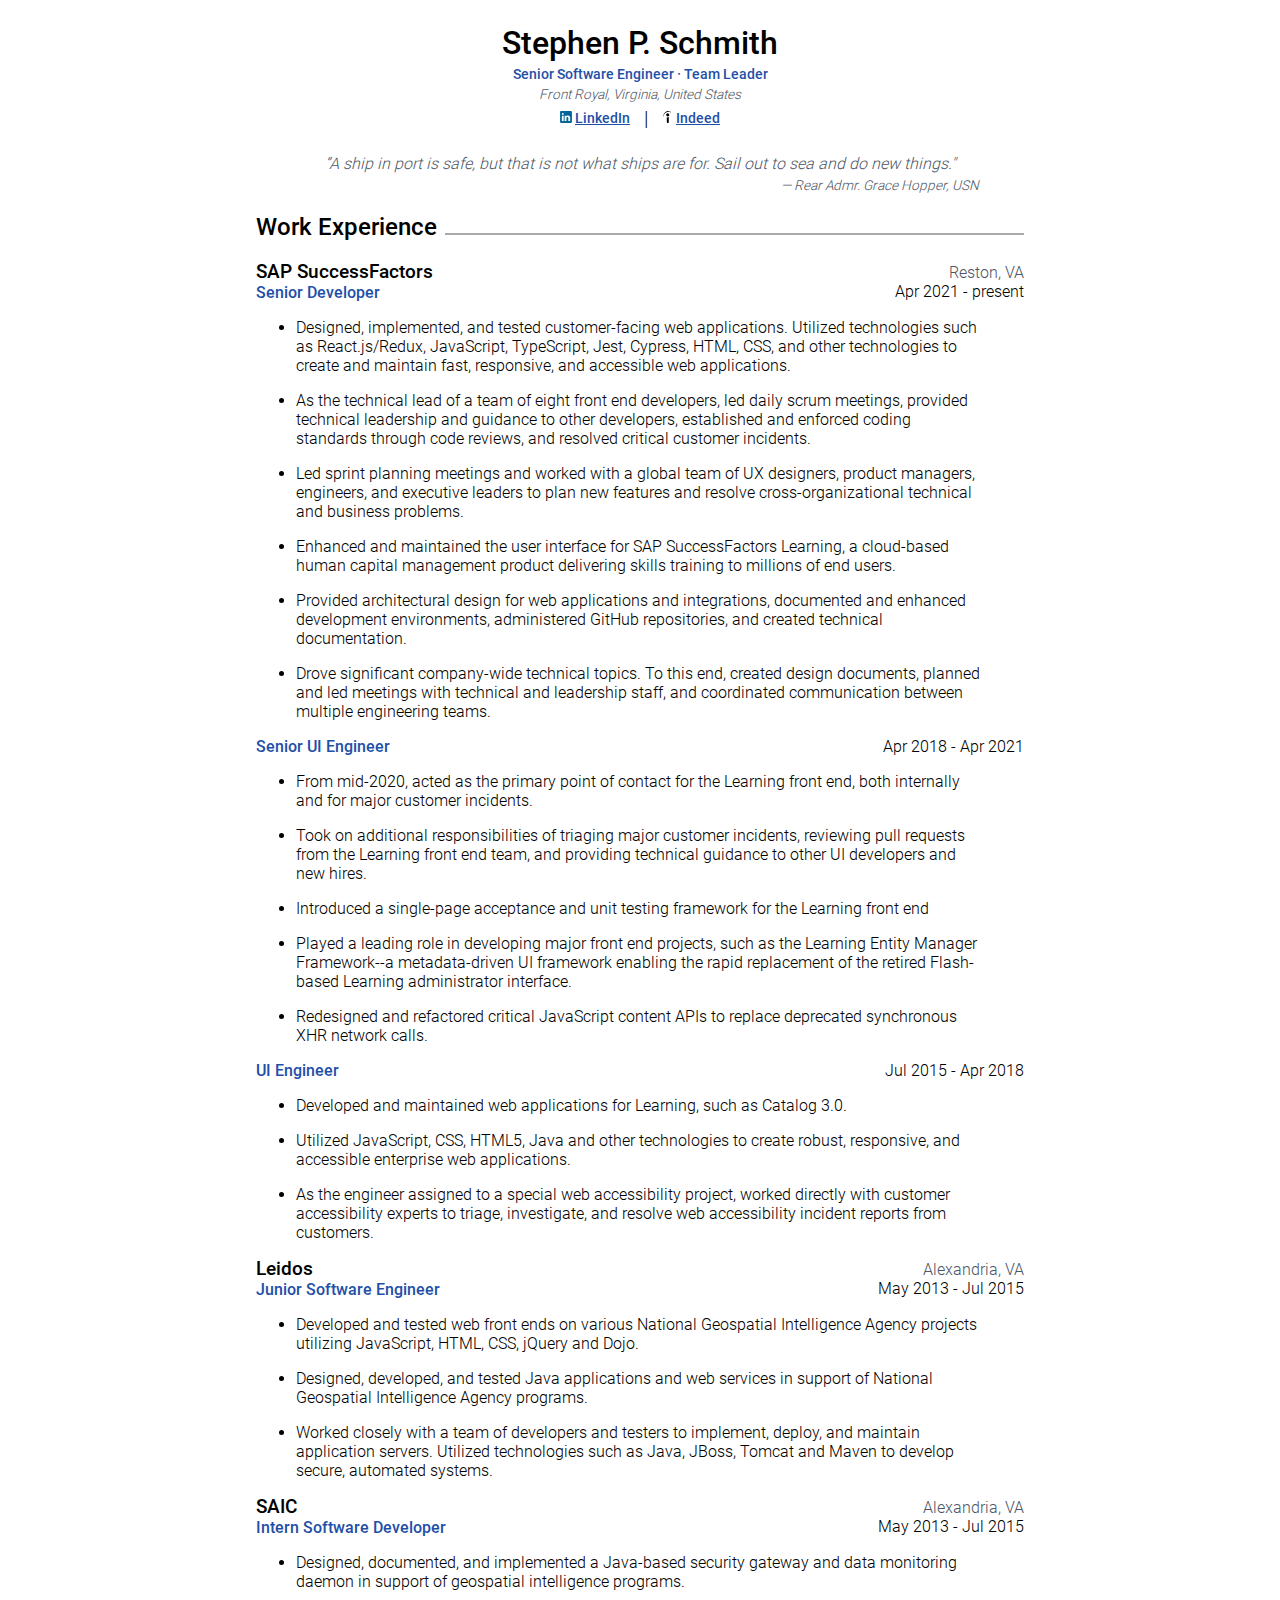
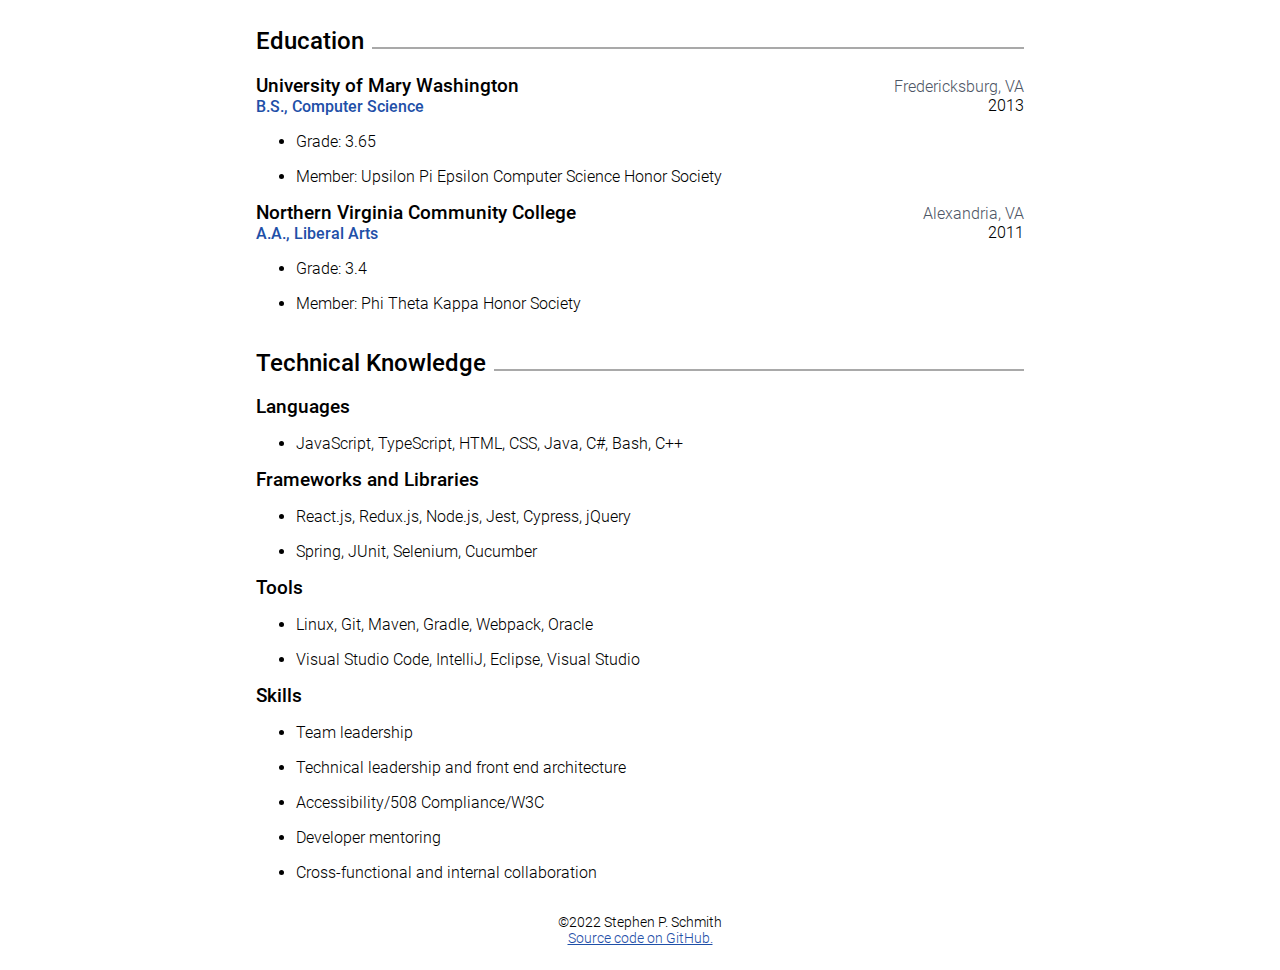
==== index.html @ 228739e2 "fix: remove styles crossorigin attribute" ====
<!DOCTYPE html>
<html lang="en-US">

<head>
  <meta charset="utf-8">
  <meta name="description" content="Homepage for Stephen Schmith, Senior Developer at SAP SuccessFactors">
  <meta name="viewport" content="width=device-width, initial-scale=1">
  <meta name="theme-color" content="#1F50A8">
  <title>Stephen Schmith - Résumé</title>
  <link rel="preload" href="fonts/Roboto-Light.ttf" as="font" type="font/ttf" crossorigin="anonymous">
  <link rel="preload" href="fonts/Roboto-Medium.ttf" as="font" type="font/ttf" crossorigin="anonymous">
  <link rel="preload" href="css/styles.min.css" as="style" type="text/css">
  <link rel="stylesheet" href="css/styles.min.css">
  <link rel="shortcut icon" href="images/favicon.ico">
  <link rel="apple-touch-icon" sizes="180x180" href="images/apple-touch-icon.png">
  <link rel="icon" type="image/png" sizes="32x32" href="images/favicon-32x32.png">
  <link rel="icon" type="image/png" sizes="16x16" href="images/favicon-16x16.png">
  <link rel="manifest" href="/site.webmanifest">
</head>

<body>
  <div class="root">
    <header>
      <div class="column-dir flex-centered">
        <h1 class="name no-margin">Stephen P. Schmith</h1>
      </div>
      <div class="heading-details column-dir small-text flex-centered">
        <div class="emphasized primary-accent-color">Senior Software Engineer · Team Leader</div>
        <div class="secondary-accent-color italic">Front Royal, Virginia, United States</div>
        <div class="emphasized">
          <div class="icon-link">
            <div>
              <object type="image/svg+xml" data="images/linkedin.min.svg" class="logo" tabindex="-1" role="img"
                aria-label="LinkedIn logo">
                (LinkedIn)
              </object>
              <a href="https://www.linkedin.com/in/stephenschmith" target="_blank" class="anchor">
                LinkedIn
              </a>
            </div>
            <span class="pipe-separator">|</span>
            <div>
              <object type="image/svg+xml" data="images/indeed.min.svg" class="logo" tabindex="-1" role="img"
                aria-label="Indeed logo">
                (Indeed)
              </object>
              <a href="https://my.indeed.com/p/stephens-518qg6m" target="_blank" class="anchor">
                Indeed
              </a>
            </div>
          </div>
        </div>
      </div>
    </header>
    <aside class="quote column-dir secondary-accent-color italic">
      <div class="flex-centered">
        “A ship in port is safe, but that is not what ships are for. Sail out to sea and do new things."
      </div>
      <div class="quote-attribution small-text">
        — Rear Admr. Grace Hopper, USN
      </div>
    </aside>
    <main id="content">
      <section>
        <div class="info-section-heading-container justified-heading">
          <h2>Work Experience</h2>
          <div class="info-section-heading-separator"></div>
        </div>
        <section>
          <div class="experience-heading">
            <div class="justified-heading">
              <h3 class="no-margin">SAP SuccessFactors</h3>
              <h4 id="senior-developer-label" class="primary-accent-color no-margin">Senior Developer
              </h4>
            </div>
            <div class="experience-location justified-heading">
              <span class="no-wrap secondary-accent-color">Reston, VA</span>
              <span class="no-wrap">Apr 2021 - present</span>
            </div>
          </div>
          <section aria-labelledby="senior-developer-label">
            <ul class="experience-list">
              <li>
                Designed, implemented, and tested customer-facing web applications. Utilized
                technologies
                such
                as React.js/Redux, JavaScript, TypeScript, Jest, Cypress, HTML, CSS, and other
                technologies
                to
                create and maintain fast, responsive, and accessible web applications.
              </li>
              <li>
                As the technical lead of a team of eight front end developers, led daily scrum
                meetings,
                provided technical leadership and guidance to other developers, established and
                enforced
                coding
                standards through code reviews, and resolved critical customer incidents.
              </li>
              <li>
                Led sprint planning meetings and worked with a global team of UX designers, product
                managers,
                engineers, and executive leaders to plan new features and resolve
                cross-organizational
                technical
                and business problems.
              </li>
              <li>
                Enhanced and maintained the user interface for SAP SuccessFactors Learning, a
                cloud-based
                human
                capital management product delivering skills training to millions of end users.
              </li>
              <li>
                Provided architectural design for web applications and integrations, documented and
                enhanced
                development environments, administered GitHub repositories, and created technical
                documentation.
              </li>
              <li>
                Drove significant company-wide technical topics. To this end, created design
                documents,
                planned
                and led meetings with technical and leadership staff, and coordinated communication
                between
                multiple engineering teams.
              </li>
            </ul>
          </section>
          <section>
            <div class="experience-heading">
              <div class="justified-heading">
                <h4 class="primary-accent-color no-margin">Senior UI Engineer</h4>
              </div>
              <div class="experience-location justified-heading">
                <span class="no-wrap">Apr 2018 - Apr 2021</span>
              </div>
            </div>
            <ul class="experience-list">
              <li>
                From mid-2020, acted as the primary point of contact for the Learning front end, both
                internally and for major customer incidents.
              </li>
              <li>
                Took on additional responsibilities of triaging major customer incidents, reviewing pull
                requests from the Learning front end team, and providing technical guidance to other UI
                developers and new hires.
              </li>
              <li>
                Introduced a single-page acceptance and unit testing framework for the Learning front end
              </li>
              <li>
                Played a leading role in developing major front end projects, such as the Learning Entity
                Manager Framework--a metadata-driven UI framework enabling the rapid replacement of the
                retired Flash-based Learning administrator interface.
              </li>
              <li>
                Redesigned and refactored critical JavaScript content APIs to replace deprecated synchronous
                XHR network calls.
              </li>
            </ul>
          </section>
          <section>
            <div class="experience-heading">
              <div class="justified-heading">
                <h4 class="primary-accent-color no-margin">UI Engineer</h4>
              </div>
              <div class="experience-location justified-heading">
                <span class="no-wrap">Jul 2015 - Apr 2018</span>
              </div>
            </div>
            <ul class="experience-list">
              <li>
                Developed and maintained web applications for Learning, such as Catalog 3.0.
              </li>
              <li>
                Utilized JavaScript, CSS, HTML5, Java and other technologies to create robust, responsive,
                and accessible enterprise web applications.
              </li>
              <li>
                As the engineer assigned to a special web accessibility project, worked directly with
                customer accessibility experts to triage, investigate, and resolve web accessibility
                incident reports from customers.
              </li>
            </ul>
          </section>
        </section>
        <section>
          <div class="experience-heading">
            <div class="justified-heading">
              <h3 class="no-margin">Leidos</h3>
              <h4 id="junior-software-eng-label" class="experience-title primary-accent-color no-margin">Junior Software
                Engineer</h4>
            </div>
            <div class="experience-location justified-heading">
              <span class="no-wrap secondary-accent-color">Alexandria, VA</span>
              <span class="no-wrap">May 2013 - Jul 2015</span>
            </div>
          </div>
          <section aria-labelledby="junior-software-eng-label">
            <ul class="experience-list">
              <li>
                Developed and tested web front ends on various National Geospatial Intelligence Agency
                projects utilizing JavaScript, HTML, CSS, jQuery and Dojo.
              </li>
              <li>
                Designed, developed, and tested Java applications and web services in support of National
                Geospatial Intelligence Agency programs.
              </li>
              <li>
                Worked closely with a team of developers and testers to implement, deploy, and maintain
                application servers. Utilized technologies such as Java, JBoss, Tomcat and Maven to develop
                secure, automated systems.
              </li>
            </ul>
          </section>
        </section>
        <section>
          <div class="experience-heading">
            <div class="justified-heading">
              <h3 class="no-margin">SAIC</h3>
              <h4 id="intern-software-dev-label" class="experience-title primary-accent-color no-margin">Intern Software
                Developer</h4>
            </div>
            <div class="experience-location justified-heading">
              <span class="no-wrap secondary-accent-color">Alexandria, VA</span>
              <span class="no-wrap">May 2013 - Jul 2015</span>
            </div>
          </div>
          <section aria-labelledby="intern-software-dev-label">
            <ul class="experience-list">
              <li>
                Designed, documented, and implemented a Java-based security gateway and data monitoring
                daemon in support of geospatial intelligence programs.
              </li>
            </ul>
          </section>
        </section>
      </section>
      <section>
        <div class="info-section-heading-container justified-heading">
          <h2>Education</h2>
          <div class="info-section-heading-separator"></div>
        </div>
        <section>
          <div class="experience-heading">
            <div class="justified-heading">
              <h3 class="no-margin">University of Mary Washington</h3>
              <span class="experience-title primary-accent-color emphasized no-margin">B.S., Computer Science</span>
            </div>
            <div class="experience-location justified-heading">
              <span class="no-wrap secondary-accent-color">Fredericksburg, VA</span>
              <span>2013</span>
            </div>
          </div>
          <ul class="experience-list">
            <li>
              Grade: 3.65
            </li>
            <li>
              Member: Upsilon Pi Epsilon Computer Science Honor Society
            </li>
          </ul>
        </section>
        <section>
          <div class="experience-heading">
            <div class="justified-heading">
              <h3 class="no-margin">Northern Virginia Community College</h3>
              <span class="experience-title primary-accent-color emphasized no-margin">A.A., Liberal Arts</span>
            </div>
            <div class="experience-location justified-heading">
              <span class="no-wrap secondary-accent-color">Alexandria, VA</span>
              <span>2011</span>
            </div>
          </div>
          <ul class="experience-list">
            <li>
              Grade: 3.4
            </li>
            <li>
              Member: Phi Theta Kappa Honor Society
            </li>
          </ul>
        </section>
      </section>
      <section>
        <div class="info-section-heading-container justified-heading">
          <h2>Technical Knowledge</h2>
          <div class="info-section-heading-separator"></div>
        </div>
        <section>
          <div class="justified-heading">
            <h3 class="no-margin">Languages</h3>
          </div>
          <ul class="experience-list">
            <li>
              JavaScript, TypeScript, HTML, CSS, Java, C#, Bash, C++
            </li>
          </ul>
        </section>
        <section>
          <div class="justified-heading">
            <h3 class="no-margin">Frameworks and Libraries</h3>
          </div>
          <ul class="experience-list">
            <li>
              React.js, Redux.js, Node.js, Jest, Cypress, jQuery
            </li>
            <li>
              Spring, JUnit, Selenium, Cucumber
            </li>
          </ul>
        </section>
        <section>
          <div class="justified-heading">
            <h3 class="no-margin">Tools</h3>
          </div>
          <ul class="experience-list">
            <li>
              Linux, Git, Maven, Gradle, Webpack, Oracle
            </li>
            <li>
              Visual Studio Code, IntelliJ, Eclipse, Visual Studio
            </li>
          </ul>
        </section>
        <section>
          <div class="justified-heading">
            <h3 class="no-margin">Skills</h3>
          </div>
          <ul class="experience-list">
            <li>
              Team leadership
            </li>
            <li>
              Technical leadership and front end architecture
            </li>
            <li>
              Accessibility/508 Compliance/W3C
            </li>
            <li>
              Developer mentoring
            </li>
            <li>
              Cross-functional and internal collaboration
            </li>
          </ul>
        </section>
      </section>
    </main>
    <footer class="footer flex-centered column-dir" role="contentinfo">
      <span>©2022 Stephen P. Schmith</span>
      <a href="https://github.com/sschmith/sschmith.github.io" target="_blank" class="anchor">Source code on GitHub.</a>
    </footer>
  </div>
</body>

</html>
---- css/styles.min.css ----
@font-face{font-family:Roboto;src:url(../fonts/Roboto-Light.ttf) format('truetype');font-weight:300;font-style:normal italic;font-display:swap}@font-face{font-family:Roboto;src:url(../fonts/Roboto-Medium.ttf) format('truetype');font-weight:500 700;font-style:normal;font-display:swap}body{font-size:1rem;font-weight:300;font-style:normal;font-family:Roboto,'Segoe UI','Helvetica Neue',system-ui,-apple-system,BlinkMacSystemFont,'Open Sans',sans-serif}.root{max-width:48rem;margin:0 auto;padding:1rem}header .heading-details>div:not(:last-child),header>div:first-child{margin-block-end:.25rem}.flex-centered{align-items:center;justify-content:center;display:flex}.small-text{font-size:.85rem}.primary-accent-color{color:#1f50a8}.secondary-accent-color{color:#4e5666}.no-wrap{white-space:nowrap}.no-margin{margin:0}.column-dir{flex-direction:column}.name{justify-content:center;font-size:2rem}.heading-details{font-size:.85rem}.emphasized{font-weight:500}.icon-link{justify-content:space-between;align-items:center;display:flex;max-width:50%;min-width:10rem}.icon-link .logo{display:inline-block;width:.75rem;height:.75rem}.anchor,.anchor:visited{color:#1f50a8}.anchor:hover{color:#00008b}span.pipe-separator{font-size:1.25rem;font-weight:300}.italic{font-style:italic}.quote{display:flex;margin-block-start:1.5rem}.quote-attribution{margin-inline:auto 5vh;margin-block-start:.25rem;font-size:.85rem}#content{margin-block-end:1rem}.experience-heading,.justified-heading{justify-content:space-between;display:flex;align-items:baseline}.info-section-heading-container h2{min-width:-moz-fit-content;min-width:fit-content}.info-section-heading-separator{display:inline-block;height:1rem;width:100%;margin-inline-start:.5rem;border-bottom:.125rem #a9a9a9 solid}.experience-heading .justified-heading{flex-direction:column}.experience-heading .experience-location.justified-heading{align-items:flex-end}.experience-list{padding-inline-end:2.5rem}.experience-list>li{margin-block-end:1rem}.footer{margin:2rem 0 0;font-size:.85rem}@media (max-width:480px){.info-section-heading-container{flex-direction:column}.info-section-heading-separator{height:0;margin-inline-start:0;border-bottom:none}.experience-heading{flex-direction:column}.experience-heading div:not(:first-child){margin-block-start:.25rem}.experience-heading .experience-location.justified-heading{align-items:flex-start}}
---- css/styles.min.css ----
@font-face{font-family:Roboto;src:url(../fonts/Roboto-Light.ttf) format('truetype');font-weight:300;font-style:normal italic;font-display:swap}@font-face{font-family:Roboto;src:url(../fonts/Roboto-Medium.ttf) format('truetype');font-weight:500 700;font-style:normal;font-display:swap}body{font-size:1rem;font-weight:300;font-style:normal;font-family:Roboto,'Segoe UI','Helvetica Neue',system-ui,-apple-system,BlinkMacSystemFont,'Open Sans',sans-serif}.root{max-width:48rem;margin:0 auto;padding:1rem}header .heading-details>div:not(:last-child),header>div:first-child{margin-block-end:.25rem}.flex-centered{align-items:center;justify-content:center;display:flex}.small-text{font-size:.85rem}.primary-accent-color{color:#1f50a8}.secondary-accent-color{color:#4e5666}.no-wrap{white-space:nowrap}.no-margin{margin:0}.column-dir{flex-direction:column}.name{justify-content:center;font-size:2rem}.heading-details{font-size:.85rem}.emphasized{font-weight:500}.icon-link{justify-content:space-between;align-items:center;display:flex;max-width:50%;min-width:10rem}.icon-link .logo{display:inline-block;width:.75rem;height:.75rem}.anchor,.anchor:visited{color:#1f50a8}.anchor:hover{color:#00008b}span.pipe-separator{font-size:1.25rem;font-weight:300}.italic{font-style:italic}.quote{display:flex;margin-block-start:1.5rem}.quote-attribution{margin-inline:auto 5vh;margin-block-start:.25rem;font-size:.85rem}#content{margin-block-end:1rem}.experience-heading,.justified-heading{justify-content:space-between;display:flex;align-items:baseline}.info-section-heading-container h2{min-width:-moz-fit-content;min-width:fit-content}.info-section-heading-separator{display:inline-block;height:1rem;width:100%;margin-inline-start:.5rem;border-bottom:.125rem #a9a9a9 solid}.experience-heading .justified-heading{flex-direction:column}.experience-heading .experience-location.justified-heading{align-items:flex-end}.experience-list{padding-inline-end:2.5rem}.experience-list>li{margin-block-end:1rem}.footer{margin:2rem 0 0;font-size:.85rem}@media (max-width:480px){.info-section-heading-container{flex-direction:column}.info-section-heading-separator{height:0;margin-inline-start:0;border-bottom:none}.experience-heading{flex-direction:column}.experience-heading div:not(:first-child){margin-block-start:.25rem}.experience-heading .experience-location.justified-heading{align-items:flex-start}}
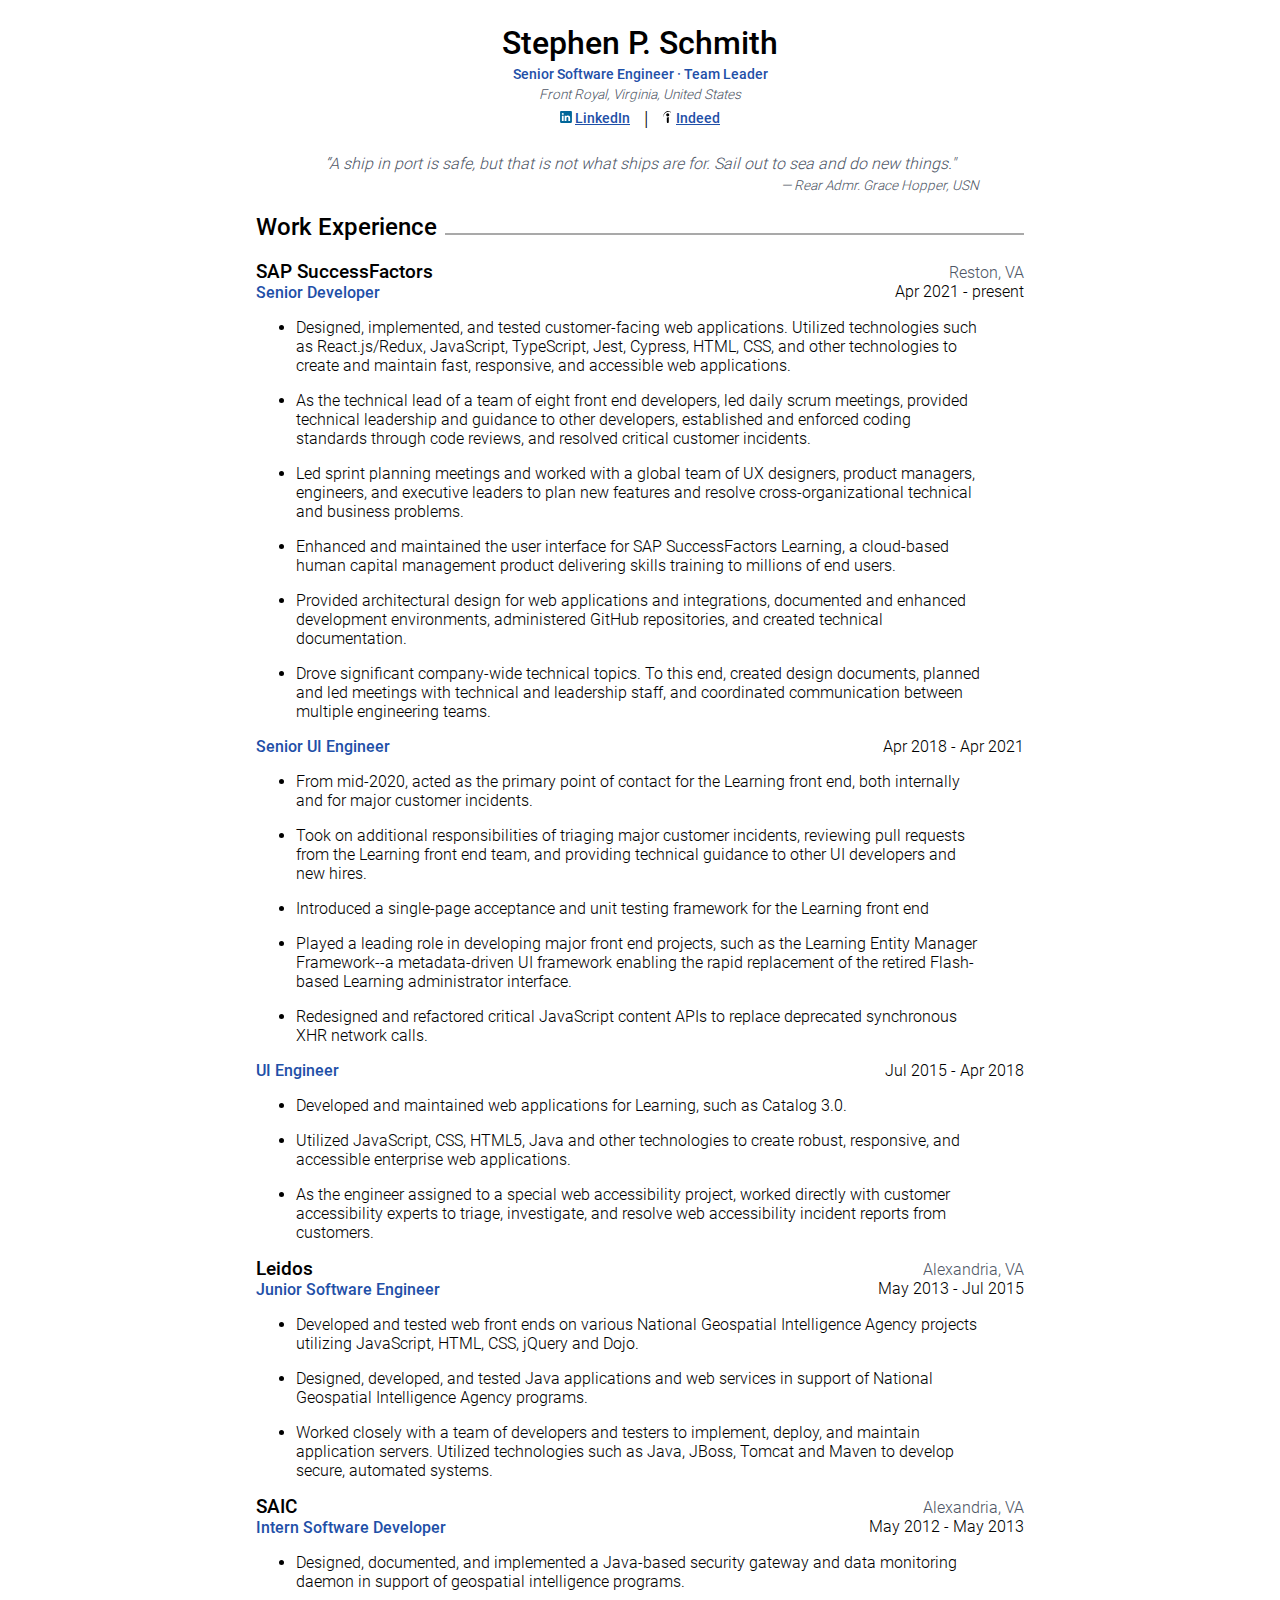
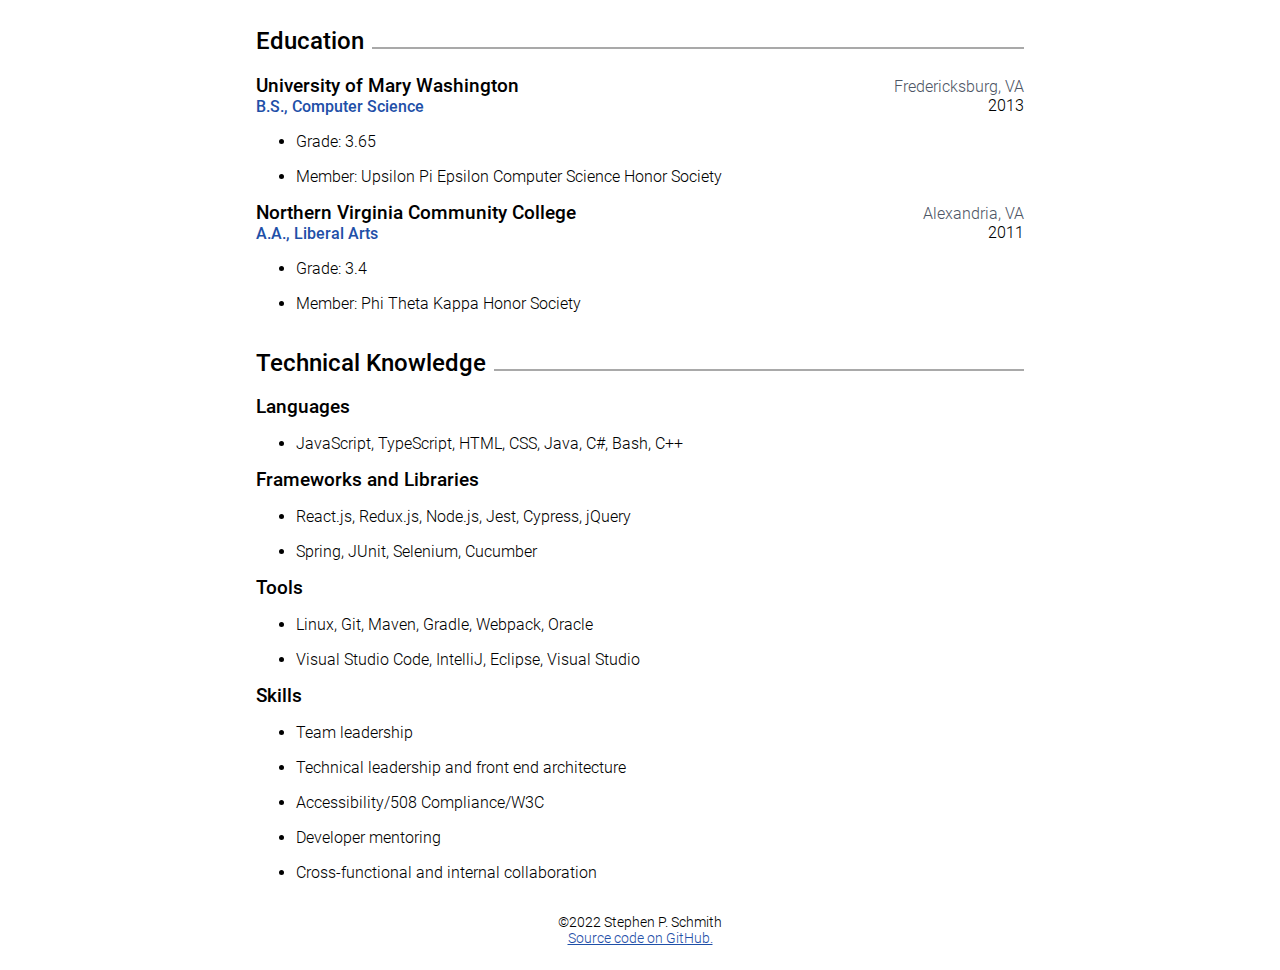
==== commit 1a232b65: "fix: use correct intern dates" ====
--- a/index.html
+++ b/index.html
@@ -34,7 +34,7 @@
                 aria-label="LinkedIn logo">
                 (LinkedIn)
               </object>
-              <a href="https://www.linkedin.com/in/stephenschmith" target="_blank" class="anchor">
+              <a href="https://www.linkedin.com/in/stephenschmith" class="anchor">
                 LinkedIn
               </a>
             </div>
@@ -44,7 +44,7 @@
                 aria-label="Indeed logo">
                 (Indeed)
               </object>
-              <a href="https://my.indeed.com/p/stephens-518qg6m" target="_blank" class="anchor">
+              <a href="https://my.indeed.com/p/stephens-518qg6m" class="anchor">
                 Indeed
               </a>
             </div>
@@ -224,7 +224,7 @@
             </div>
             <div class="experience-location justified-heading">
               <span class="no-wrap secondary-accent-color">Alexandria, VA</span>
-              <span class="no-wrap">May 2013 - Jul 2015</span>
+              <span class="no-wrap">May 2012 - May 2013</span>
             </div>
           </div>
           <section aria-labelledby="intern-software-dev-label">
@@ -350,7 +350,7 @@
     </main>
     <footer class="footer flex-centered column-dir" role="contentinfo">
       <span>©2022 Stephen P. Schmith</span>
-      <a href="https://github.com/sschmith/sschmith.github.io" target="_blank" class="anchor">Source code on GitHub.</a>
+      <a href="https://github.com/sschmith/sschmith.github.io" class="anchor">Source code on GitHub.</a>
     </footer>
   </div>
 </body>
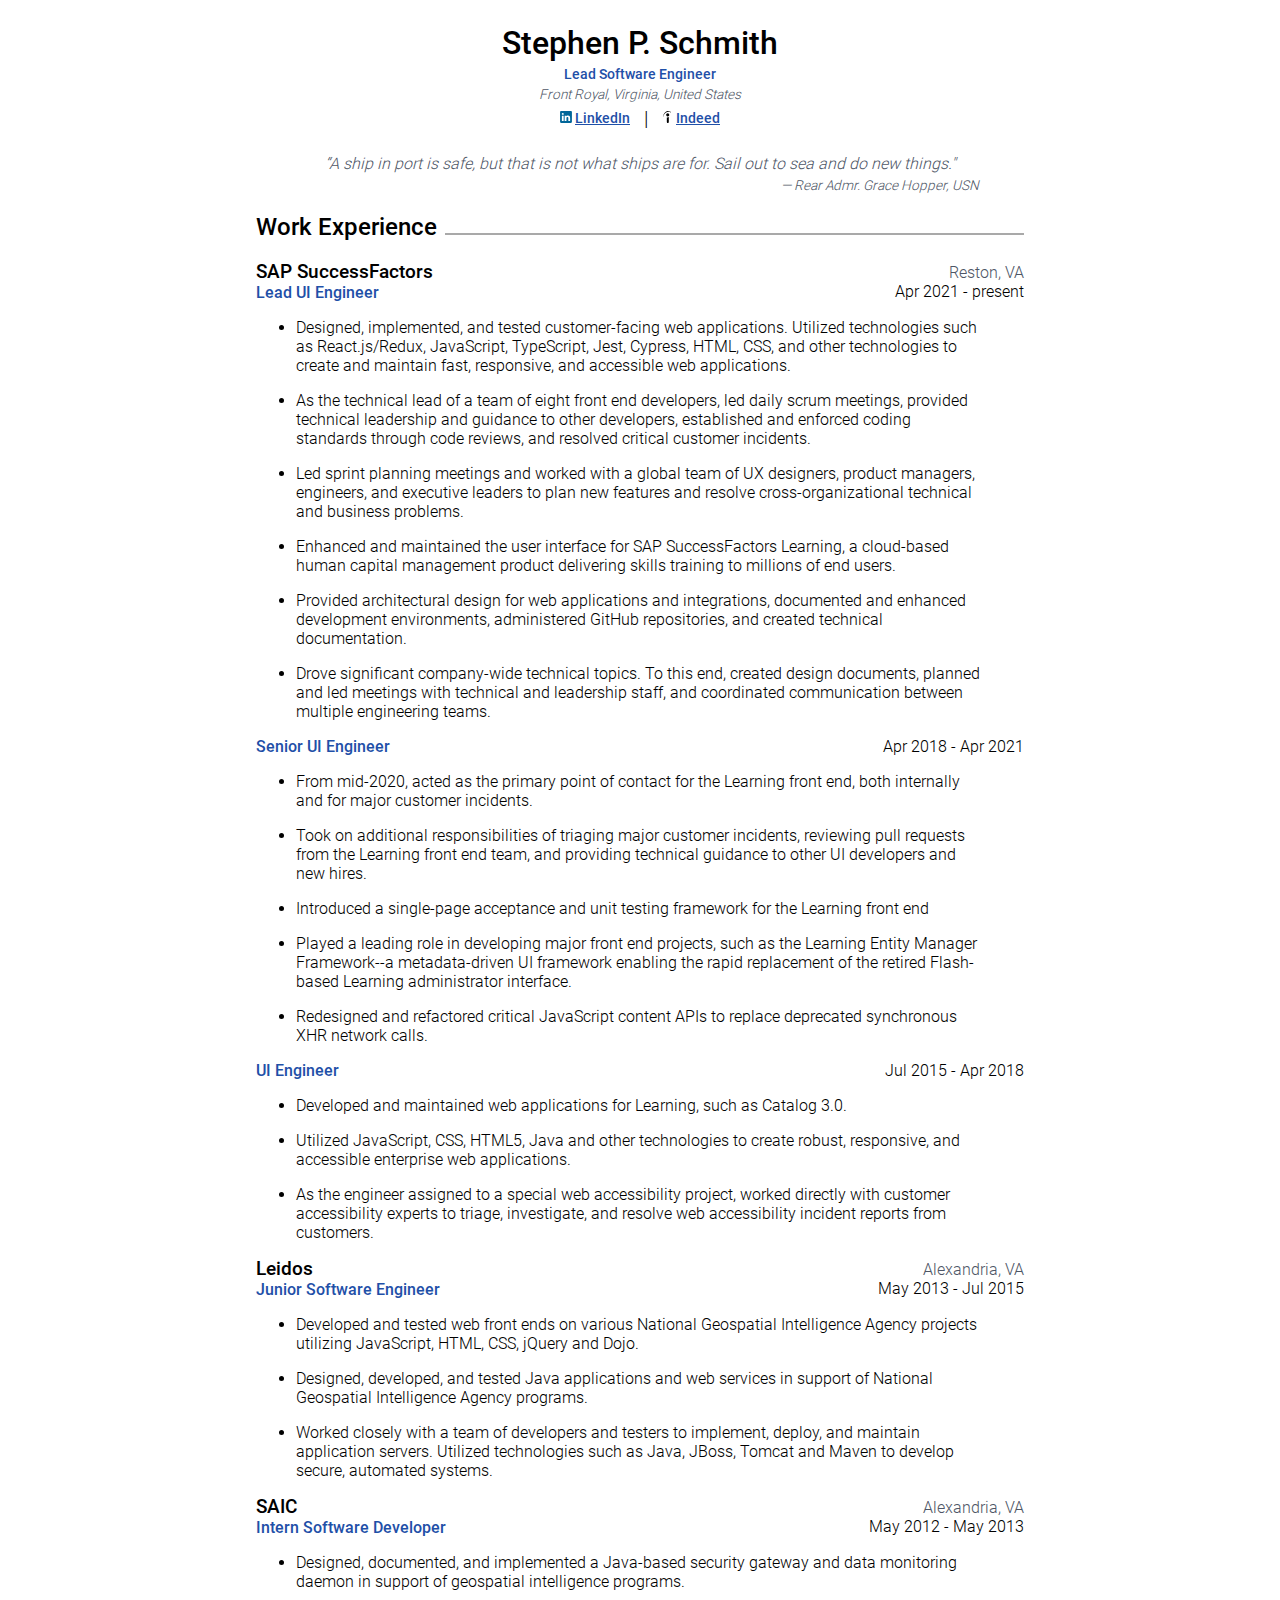
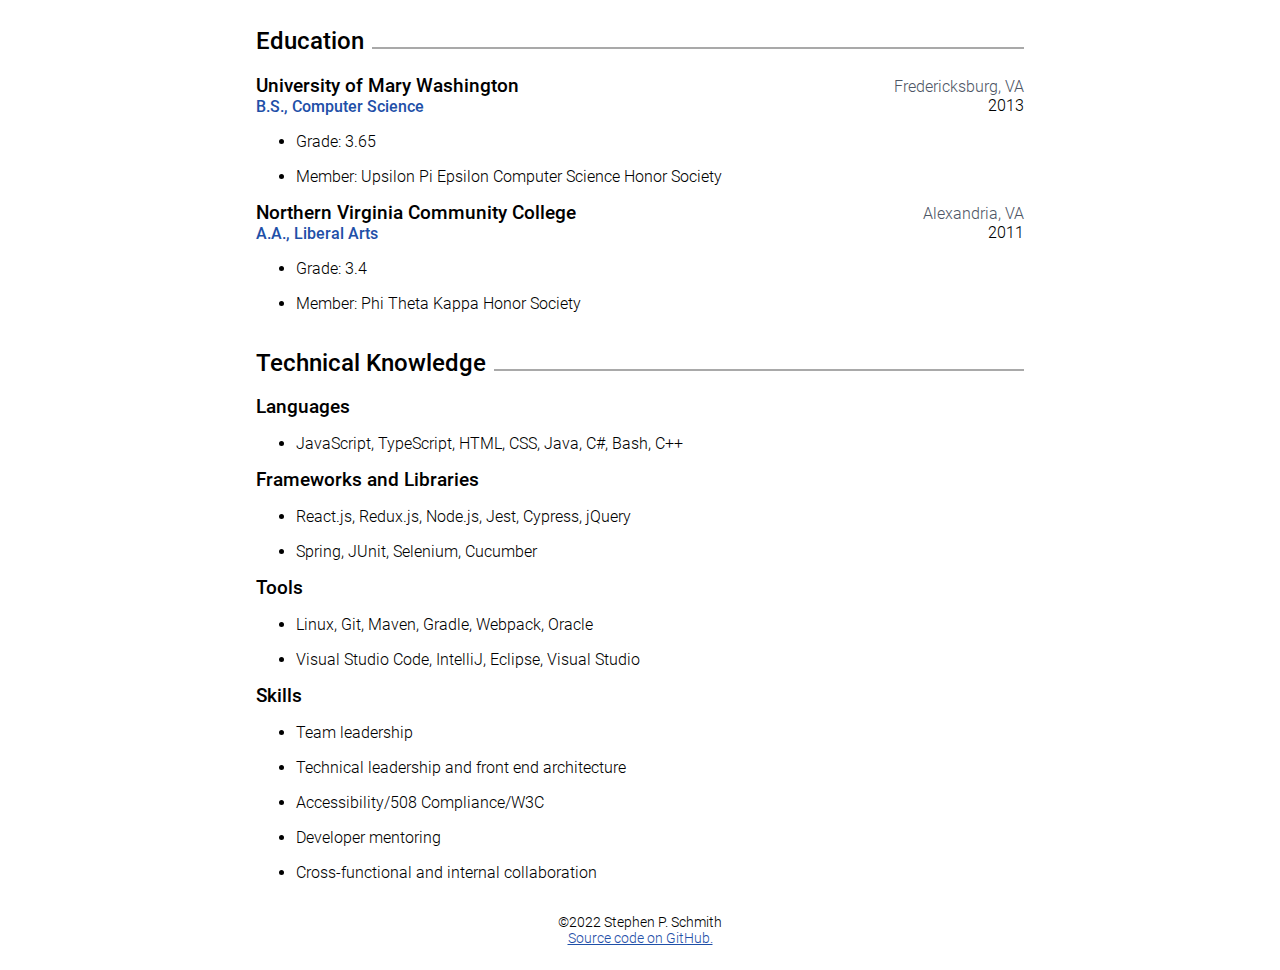
==== commit fc112da6: "fix: correct job title" ====
--- a/index.html
+++ b/index.html
@@ -3,7 +3,7 @@
 
 <head>
   <meta charset="utf-8">
-  <meta name="description" content="Homepage for Stephen Schmith, Senior Developer at SAP SuccessFactors">
+  <meta name="description" content="Homepage for Stephen Schmith, Lead UI Engineer at SAP SuccessFactors">
   <meta name="viewport" content="width=device-width, initial-scale=1">
   <meta name="theme-color" content="#1F50A8">
   <title>Stephen Schmith - Résumé</title>
@@ -25,7 +25,7 @@
         <h1 class="name no-margin">Stephen P. Schmith</h1>
       </div>
       <div class="heading-details column-dir small-text flex-centered">
-        <div class="emphasized primary-accent-color">Senior Software Engineer · Team Leader</div>
+        <div class="emphasized primary-accent-color">Lead Software Engineer</div>
         <div class="secondary-accent-color italic">Front Royal, Virginia, United States</div>
         <div class="emphasized">
           <div class="icon-link">
@@ -70,7 +70,7 @@
           <div class="experience-heading">
             <div class="justified-heading">
               <h3 class="no-margin">SAP SuccessFactors</h3>
-              <h4 id="senior-developer-label" class="primary-accent-color no-margin">Senior Developer
+              <h4 id="lead-ui-engineer-label" class="primary-accent-color no-margin">Lead UI Engineer
               </h4>
             </div>
             <div class="experience-location justified-heading">
@@ -78,7 +78,7 @@
               <span class="no-wrap">Apr 2021 - present</span>
             </div>
           </div>
-          <section aria-labelledby="senior-developer-label">
+          <section aria-labelledby="lead-ui-engineer-label">
             <ul class="experience-list">
               <li>
                 Designed, implemented, and tested customer-facing web applications. Utilized
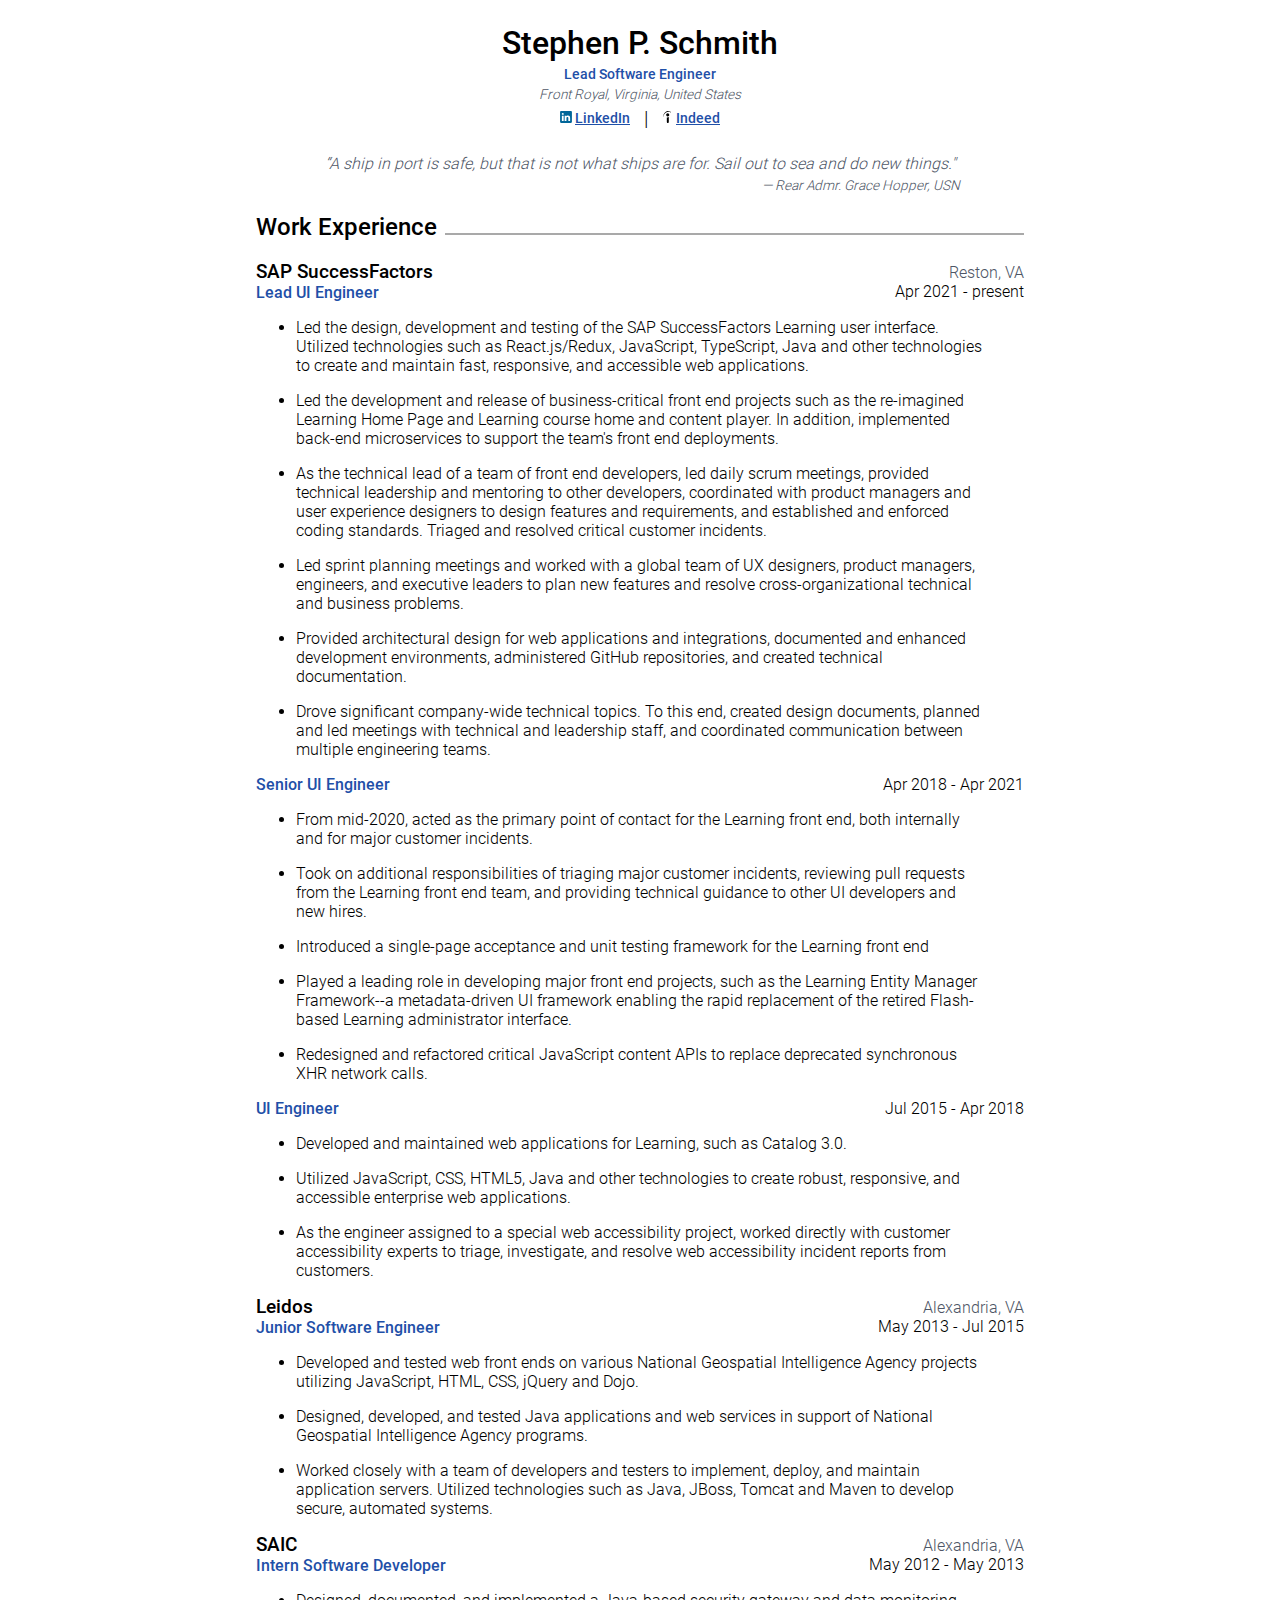
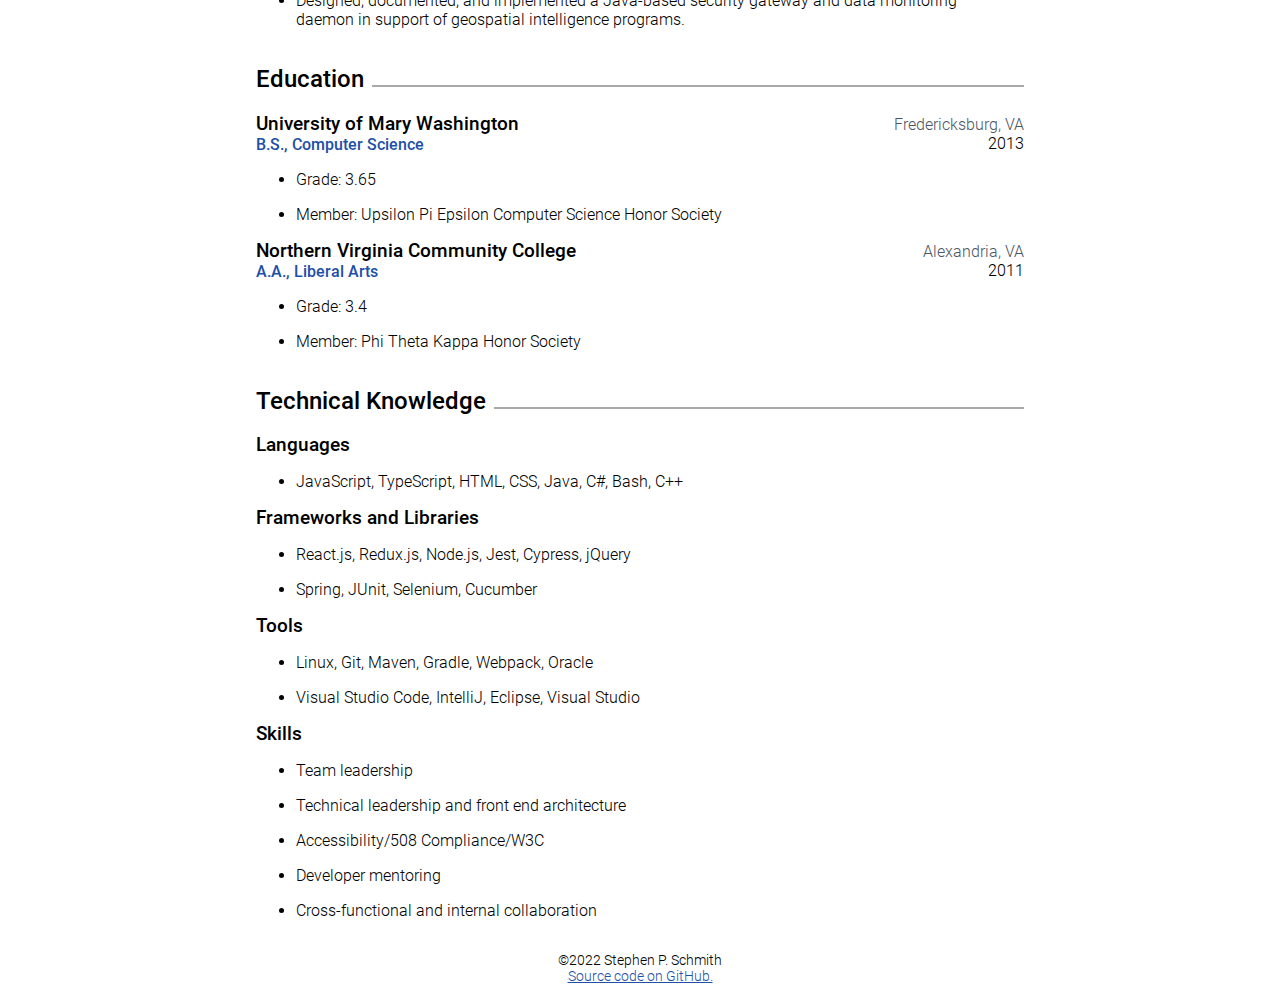
==== commit 9c029881: "chore: Update experience" ====
--- a/index.html
+++ b/index.html
@@ -81,49 +81,34 @@
           <section aria-labelledby="lead-ui-engineer-label">
             <ul class="experience-list">
               <li>
-                Designed, implemented, and tested customer-facing web applications. Utilized
-                technologies
-                such
-                as React.js/Redux, JavaScript, TypeScript, Jest, Cypress, HTML, CSS, and other
-                technologies
-                to
-                create and maintain fast, responsive, and accessible web applications.
-              </li>
-              <li>
-                As the technical lead of a team of eight front end developers, led daily scrum
-                meetings,
-                provided technical leadership and guidance to other developers, established and
-                enforced
-                coding
-                standards through code reviews, and resolved critical customer incidents.
-              </li>
-              <li>
-                Led sprint planning meetings and worked with a global team of UX designers, product
-                managers,
-                engineers, and executive leaders to plan new features and resolve
-                cross-organizational
-                technical
-                and business problems.
-              </li>
-              <li>
-                Enhanced and maintained the user interface for SAP SuccessFactors Learning, a
-                cloud-based
-                human
-                capital management product delivering skills training to millions of end users.
-              </li>
-              <li>
-                Provided architectural design for web applications and integrations, documented and
-                enhanced
-                development environments, administered GitHub repositories, and created technical
-                documentation.
-              </li>
-              <li>
-                Drove significant company-wide technical topics. To this end, created design
-                documents,
-                planned
-                and led meetings with technical and leadership staff, and coordinated communication
-                between
-                multiple engineering teams.
+                Led the design, development and testing of the SAP SuccessFactors Learning user interface. Utilized
+                technologies such as React.js/Redux, JavaScript, TypeScript, Java and other technologies to create and
+                maintain fast, responsive, and accessible web applications.
+              </li>
+              <li>
+                Led the development and release of business-critical front end projects such as the re-imagined Learning
+                Home Page and Learning course home and content player. In addition, implemented back-end microservices
+                to support the team's front end deployments.
+              </li>
+              <li>
+                As the technical lead of a team of front end developers, led daily scrum meetings, provided technical
+                leadership and mentoring to other developers, coordinated with product managers and user experience
+                designers to design features and requirements, and established and enforced coding standards. Triaged
+                and resolved critical customer incidents.
+              </li>
+              <li>
+                Led sprint planning meetings and worked with a global team of UX designers, product managers, engineers,
+                and executive leaders to plan new features and resolve cross-organizational technical and business
+                problems.
+              </li>
+              <li>
+                Provided architectural design for web applications and integrations, documented and enhanced development
+                environments, administered GitHub repositories, and created technical documentation.
+              </li>
+              <li>
+                Drove significant company-wide technical topics. To this end, created design documents, planned and led
+                meetings with technical and leadership staff, and coordinated communication between multiple engineering
+                teams.
               </li>
             </ul>
           </section>
--- a/css/styles.min.css
+++ b/css/styles.min.css
@@ -1 +1 @@
-@font-face{font-family:Roboto;src:url(../fonts/Roboto-Light.ttf) format('truetype');font-weight:300;font-style:normal italic;font-display:swap}@font-face{font-family:Roboto;src:url(../fonts/Roboto-Medium.ttf) format('truetype');font-weight:500 700;font-style:normal;font-display:swap}body{font-size:1rem;font-weight:300;font-style:normal;font-family:Roboto,'Segoe UI','Helvetica Neue',system-ui,-apple-system,BlinkMacSystemFont,'Open Sans',sans-serif}.root{max-width:48rem;margin:0 auto;padding:1rem}header .heading-details>div:not(:last-child),header>div:first-child{margin-block-end:.25rem}.flex-centered{align-items:center;justify-content:center;display:flex}.small-text{font-size:.85rem}.primary-accent-color{color:#1f50a8}.secondary-accent-color{color:#4e5666}.no-wrap{white-space:nowrap}.no-margin{margin:0}.column-dir{flex-direction:column}.name{justify-content:center;font-size:2rem}.heading-details{font-size:.85rem}.emphasized{font-weight:500}.icon-link{justify-content:space-between;align-items:center;display:flex;max-width:50%;min-width:10rem}.icon-link .logo{display:inline-block;width:.75rem;height:.75rem}.anchor,.anchor:visited{color:#1f50a8}.anchor:hover{color:#00008b}span.pipe-separator{font-size:1.25rem;font-weight:300}.italic{font-style:italic}.quote{display:flex;margin-block-start:1.5rem}.quote-attribution{margin-inline:auto 5vh;margin-block-start:.25rem;font-size:.85rem}#content{margin-block-end:1rem}.experience-heading,.justified-heading{justify-content:space-between;display:flex;align-items:baseline}.info-section-heading-container h2{min-width:-moz-fit-content;min-width:fit-content}.info-section-heading-separator{display:inline-block;height:1rem;width:100%;margin-inline-start:.5rem;border-bottom:.125rem #a9a9a9 solid}.experience-heading .justified-heading{flex-direction:column}.experience-heading .experience-location.justified-heading{align-items:flex-end}.experience-list{padding-inline-end:2.5rem}.experience-list>li{margin-block-end:1rem}.footer{margin:2rem 0 0;font-size:.85rem}@media (max-width:480px){.info-section-heading-container{flex-direction:column}.info-section-heading-separator{height:0;margin-inline-start:0;border-bottom:none}.experience-heading{flex-direction:column}.experience-heading div:not(:first-child){margin-block-start:.25rem}.experience-heading .experience-location.justified-heading{align-items:flex-start}}+@font-face{font-family:Roboto;src:url(../fonts/Roboto-Light.ttf) format("truetype");font-weight:300;font-style:normal italic;font-display:swap}@font-face{font-family:Roboto;src:url(../fonts/Roboto-Medium.ttf) format("truetype");font-weight:500 700;font-style:normal;font-display:swap}body{font-size:1rem;font-weight:300;font-style:normal;font-family:Roboto,"Segoe UI","Helvetica Neue",system-ui,-apple-system,BlinkMacSystemFont,"Open Sans",sans-serif}.root{max-width:48rem;margin:0 auto;padding:1rem}header .heading-details>div:not(:last-child),header>div:first-child{margin-block-end:.25rem}.flex-centered{align-items:center;justify-content:center;display:flex}.small-text{font-size:.85rem}.primary-accent-color{color:#1f50a8}.secondary-accent-color{color:#4e5666}.no-wrap{white-space:nowrap}.no-margin{margin:0}.column-dir{flex-direction:column}.name{justify-content:center;font-size:2rem}.heading-details{font-size:.85rem}.emphasized{font-weight:500}.icon-link{justify-content:space-between;align-items:center;display:flex;max-width:50%;min-width:10rem}.icon-link .logo{display:inline-block;width:.75rem;height:.75rem}.anchor,.anchor:visited{color:#1f50a8}.anchor:hover{color:#00008b}span.pipe-separator{font-size:1.25rem;font-weight:300}.italic{font-style:italic}.quote{display:flex;margin-block-start:1.5rem}.quote-attribution{margin-inline:auto 5vw;margin-block-start:.25rem;font-size:.85rem}#content{margin-block-end:1rem}.experience-heading,.justified-heading{justify-content:space-between;display:flex;align-items:baseline}.info-section-heading-container h2{min-width:-moz-fit-content;min-width:fit-content}.info-section-heading-separator{display:inline-block;height:1rem;width:100%;margin-inline-start:.5rem;border-bottom:.125rem #a9a9a9 solid}.experience-heading .justified-heading{flex-direction:column}.experience-heading .experience-location.justified-heading{align-items:flex-end}.experience-list{padding-inline-end:2.5rem}.experience-list>li{margin-block-end:1rem}.footer{margin:2rem 0 0;font-size:.85rem}@media (max-width:480px){.info-section-heading-container{flex-direction:column}.info-section-heading-separator{height:0;margin-inline-start:0;border-bottom:none}.experience-heading{flex-direction:column}.experience-heading div:not(:first-child){margin-block-start:.25rem}.experience-heading .experience-location.justified-heading{align-items:flex-start}}--- a/css/styles.min.css
+++ b/css/styles.min.css
@@ -1 +1 @@
-@font-face{font-family:Roboto;src:url(../fonts/Roboto-Light.ttf) format('truetype');font-weight:300;font-style:normal italic;font-display:swap}@font-face{font-family:Roboto;src:url(../fonts/Roboto-Medium.ttf) format('truetype');font-weight:500 700;font-style:normal;font-display:swap}body{font-size:1rem;font-weight:300;font-style:normal;font-family:Roboto,'Segoe UI','Helvetica Neue',system-ui,-apple-system,BlinkMacSystemFont,'Open Sans',sans-serif}.root{max-width:48rem;margin:0 auto;padding:1rem}header .heading-details>div:not(:last-child),header>div:first-child{margin-block-end:.25rem}.flex-centered{align-items:center;justify-content:center;display:flex}.small-text{font-size:.85rem}.primary-accent-color{color:#1f50a8}.secondary-accent-color{color:#4e5666}.no-wrap{white-space:nowrap}.no-margin{margin:0}.column-dir{flex-direction:column}.name{justify-content:center;font-size:2rem}.heading-details{font-size:.85rem}.emphasized{font-weight:500}.icon-link{justify-content:space-between;align-items:center;display:flex;max-width:50%;min-width:10rem}.icon-link .logo{display:inline-block;width:.75rem;height:.75rem}.anchor,.anchor:visited{color:#1f50a8}.anchor:hover{color:#00008b}span.pipe-separator{font-size:1.25rem;font-weight:300}.italic{font-style:italic}.quote{display:flex;margin-block-start:1.5rem}.quote-attribution{margin-inline:auto 5vh;margin-block-start:.25rem;font-size:.85rem}#content{margin-block-end:1rem}.experience-heading,.justified-heading{justify-content:space-between;display:flex;align-items:baseline}.info-section-heading-container h2{min-width:-moz-fit-content;min-width:fit-content}.info-section-heading-separator{display:inline-block;height:1rem;width:100%;margin-inline-start:.5rem;border-bottom:.125rem #a9a9a9 solid}.experience-heading .justified-heading{flex-direction:column}.experience-heading .experience-location.justified-heading{align-items:flex-end}.experience-list{padding-inline-end:2.5rem}.experience-list>li{margin-block-end:1rem}.footer{margin:2rem 0 0;font-size:.85rem}@media (max-width:480px){.info-section-heading-container{flex-direction:column}.info-section-heading-separator{height:0;margin-inline-start:0;border-bottom:none}.experience-heading{flex-direction:column}.experience-heading div:not(:first-child){margin-block-start:.25rem}.experience-heading .experience-location.justified-heading{align-items:flex-start}}+@font-face{font-family:Roboto;src:url(../fonts/Roboto-Light.ttf) format("truetype");font-weight:300;font-style:normal italic;font-display:swap}@font-face{font-family:Roboto;src:url(../fonts/Roboto-Medium.ttf) format("truetype");font-weight:500 700;font-style:normal;font-display:swap}body{font-size:1rem;font-weight:300;font-style:normal;font-family:Roboto,"Segoe UI","Helvetica Neue",system-ui,-apple-system,BlinkMacSystemFont,"Open Sans",sans-serif}.root{max-width:48rem;margin:0 auto;padding:1rem}header .heading-details>div:not(:last-child),header>div:first-child{margin-block-end:.25rem}.flex-centered{align-items:center;justify-content:center;display:flex}.small-text{font-size:.85rem}.primary-accent-color{color:#1f50a8}.secondary-accent-color{color:#4e5666}.no-wrap{white-space:nowrap}.no-margin{margin:0}.column-dir{flex-direction:column}.name{justify-content:center;font-size:2rem}.heading-details{font-size:.85rem}.emphasized{font-weight:500}.icon-link{justify-content:space-between;align-items:center;display:flex;max-width:50%;min-width:10rem}.icon-link .logo{display:inline-block;width:.75rem;height:.75rem}.anchor,.anchor:visited{color:#1f50a8}.anchor:hover{color:#00008b}span.pipe-separator{font-size:1.25rem;font-weight:300}.italic{font-style:italic}.quote{display:flex;margin-block-start:1.5rem}.quote-attribution{margin-inline:auto 5vw;margin-block-start:.25rem;font-size:.85rem}#content{margin-block-end:1rem}.experience-heading,.justified-heading{justify-content:space-between;display:flex;align-items:baseline}.info-section-heading-container h2{min-width:-moz-fit-content;min-width:fit-content}.info-section-heading-separator{display:inline-block;height:1rem;width:100%;margin-inline-start:.5rem;border-bottom:.125rem #a9a9a9 solid}.experience-heading .justified-heading{flex-direction:column}.experience-heading .experience-location.justified-heading{align-items:flex-end}.experience-list{padding-inline-end:2.5rem}.experience-list>li{margin-block-end:1rem}.footer{margin:2rem 0 0;font-size:.85rem}@media (max-width:480px){.info-section-heading-container{flex-direction:column}.info-section-heading-separator{height:0;margin-inline-start:0;border-bottom:none}.experience-heading{flex-direction:column}.experience-heading div:not(:first-child){margin-block-start:.25rem}.experience-heading .experience-location.justified-heading{align-items:flex-start}}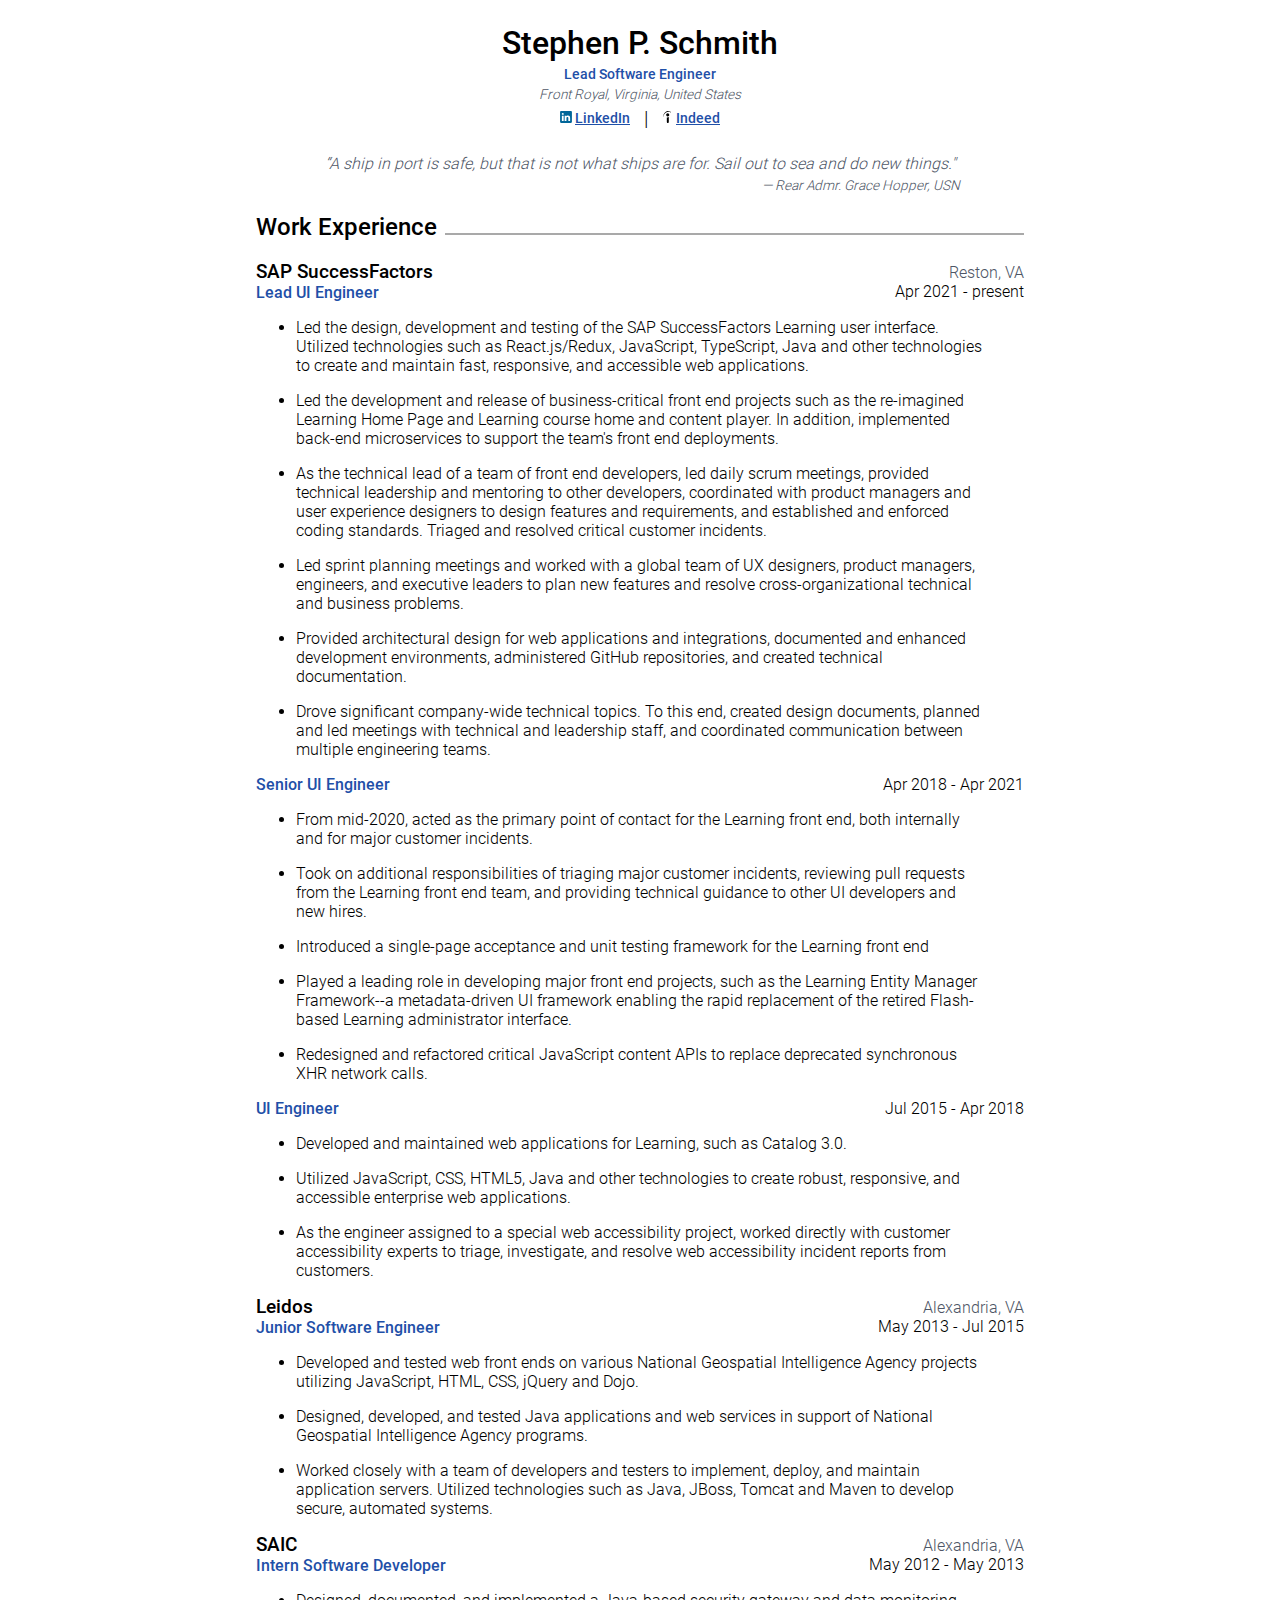
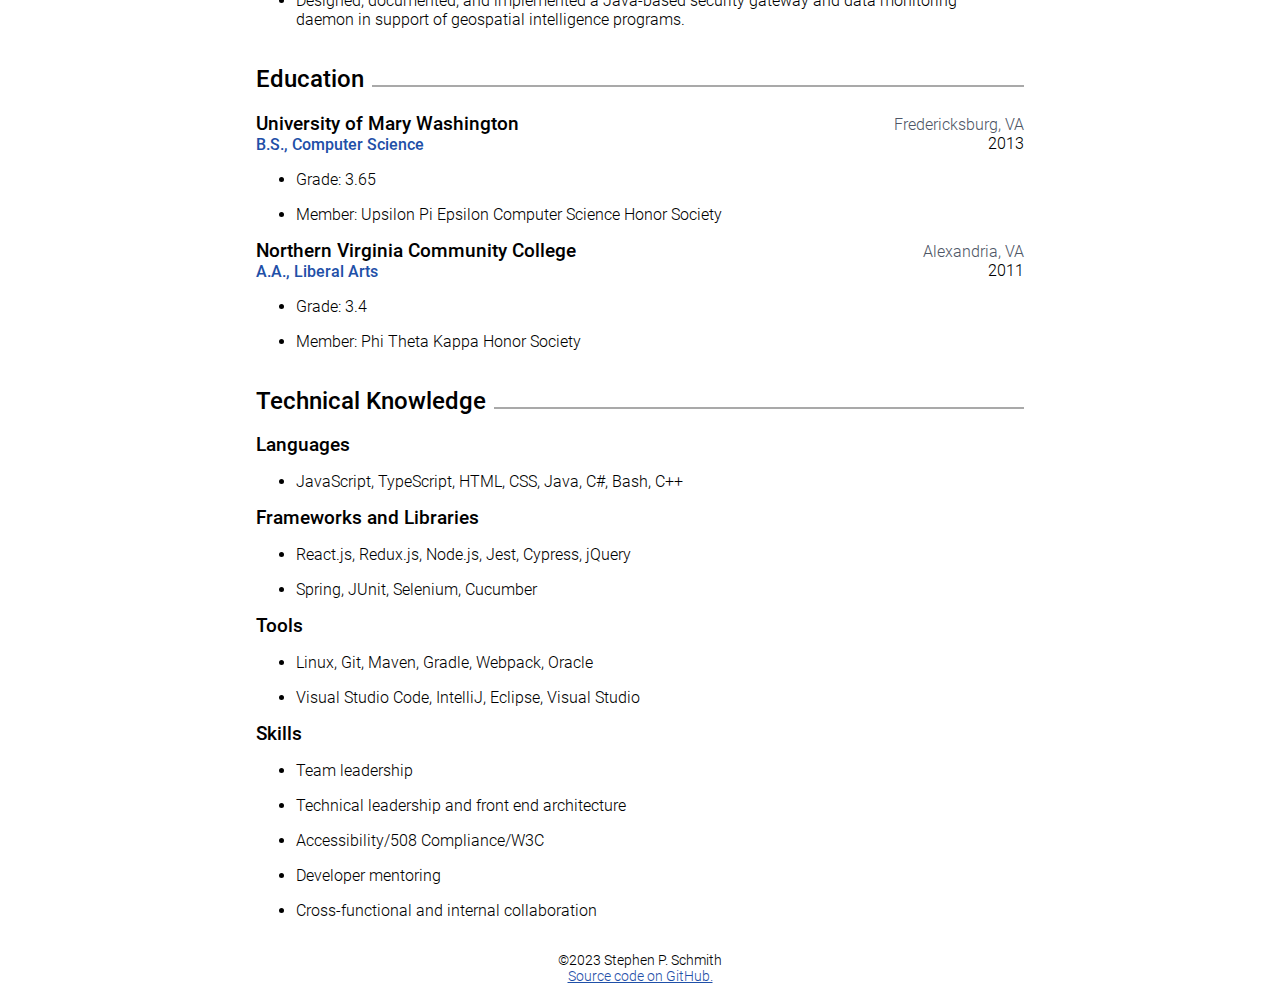
==== commit 8353f7ad: "chore: Update copyright year" ====
--- a/index.html
+++ b/index.html
@@ -334,10 +334,10 @@
       </section>
     </main>
     <footer class="footer flex-centered column-dir" role="contentinfo">
-      <span>©2022 Stephen P. Schmith</span>
+      <span>©2023 Stephen P. Schmith</span>
       <a href="https://github.com/sschmith/sschmith.github.io" class="anchor">Source code on GitHub.</a>
     </footer>
   </div>
 </body>
 
-</html>+</html>
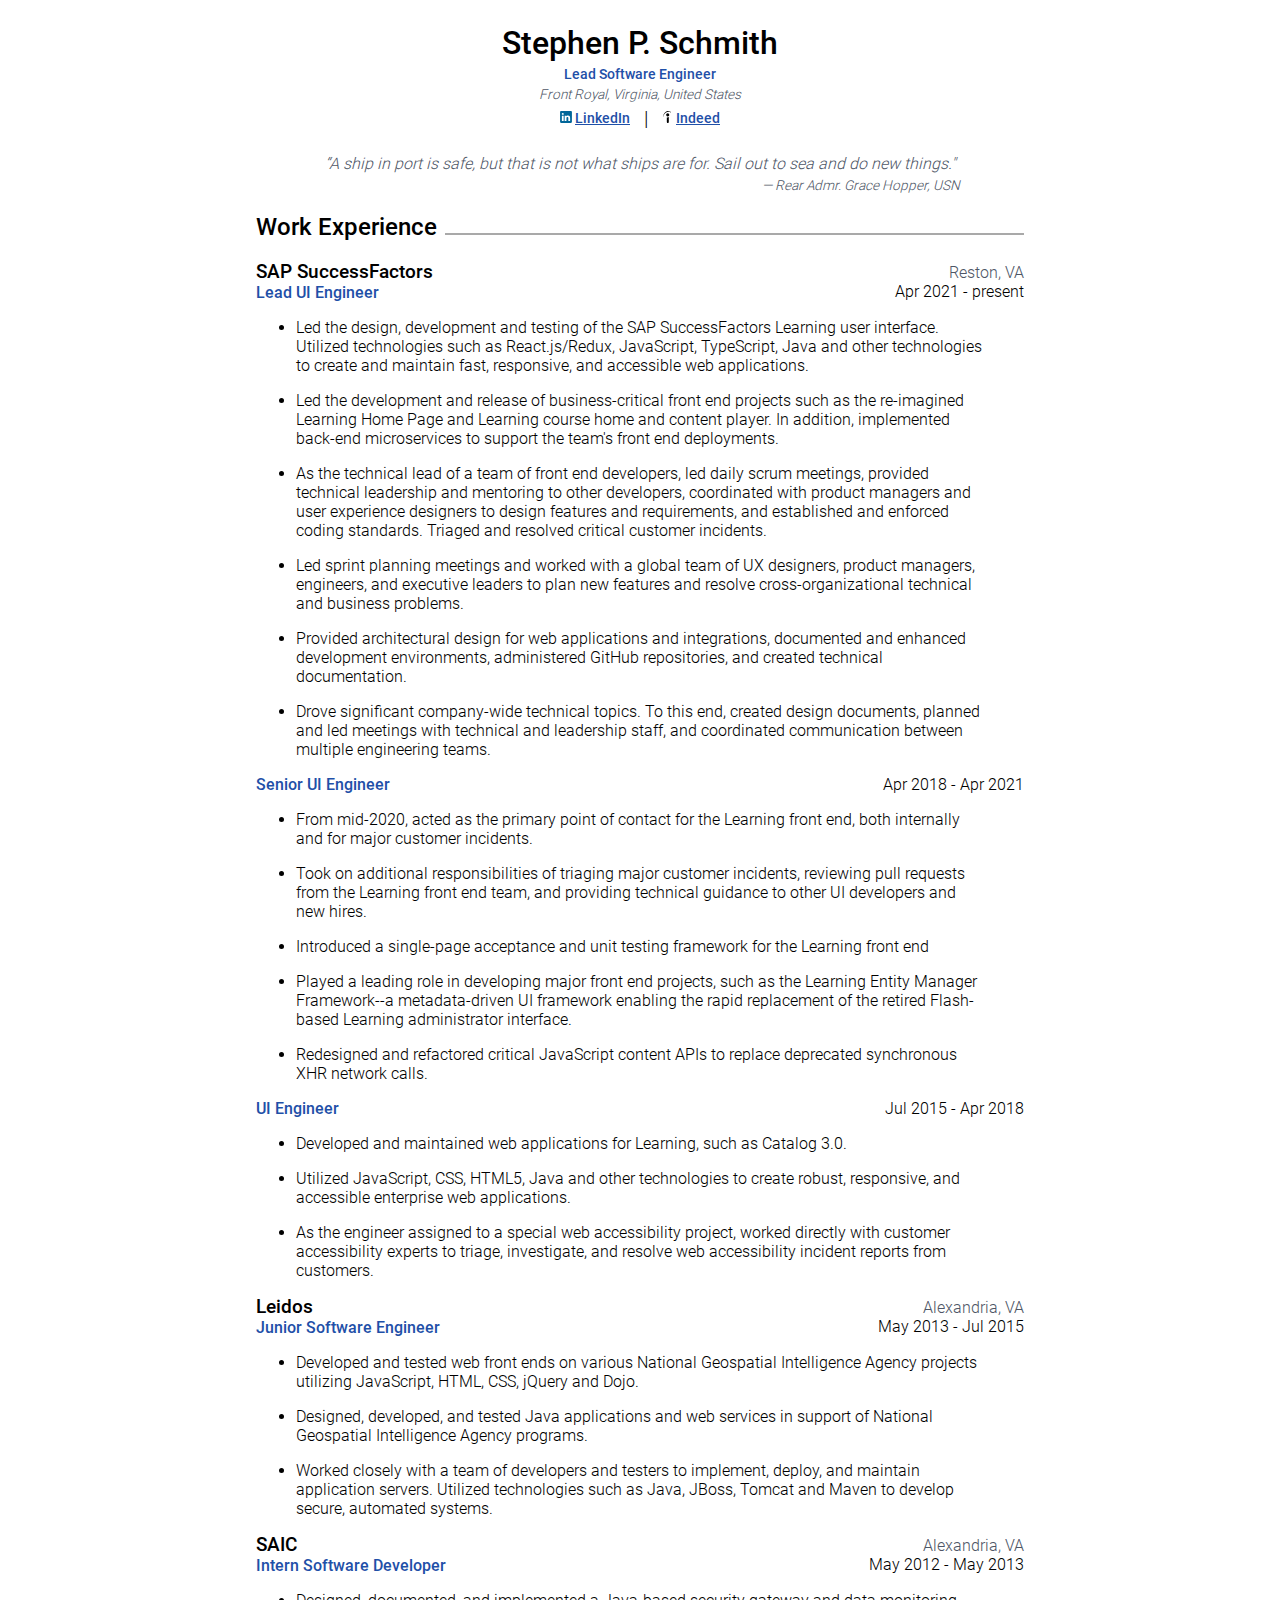
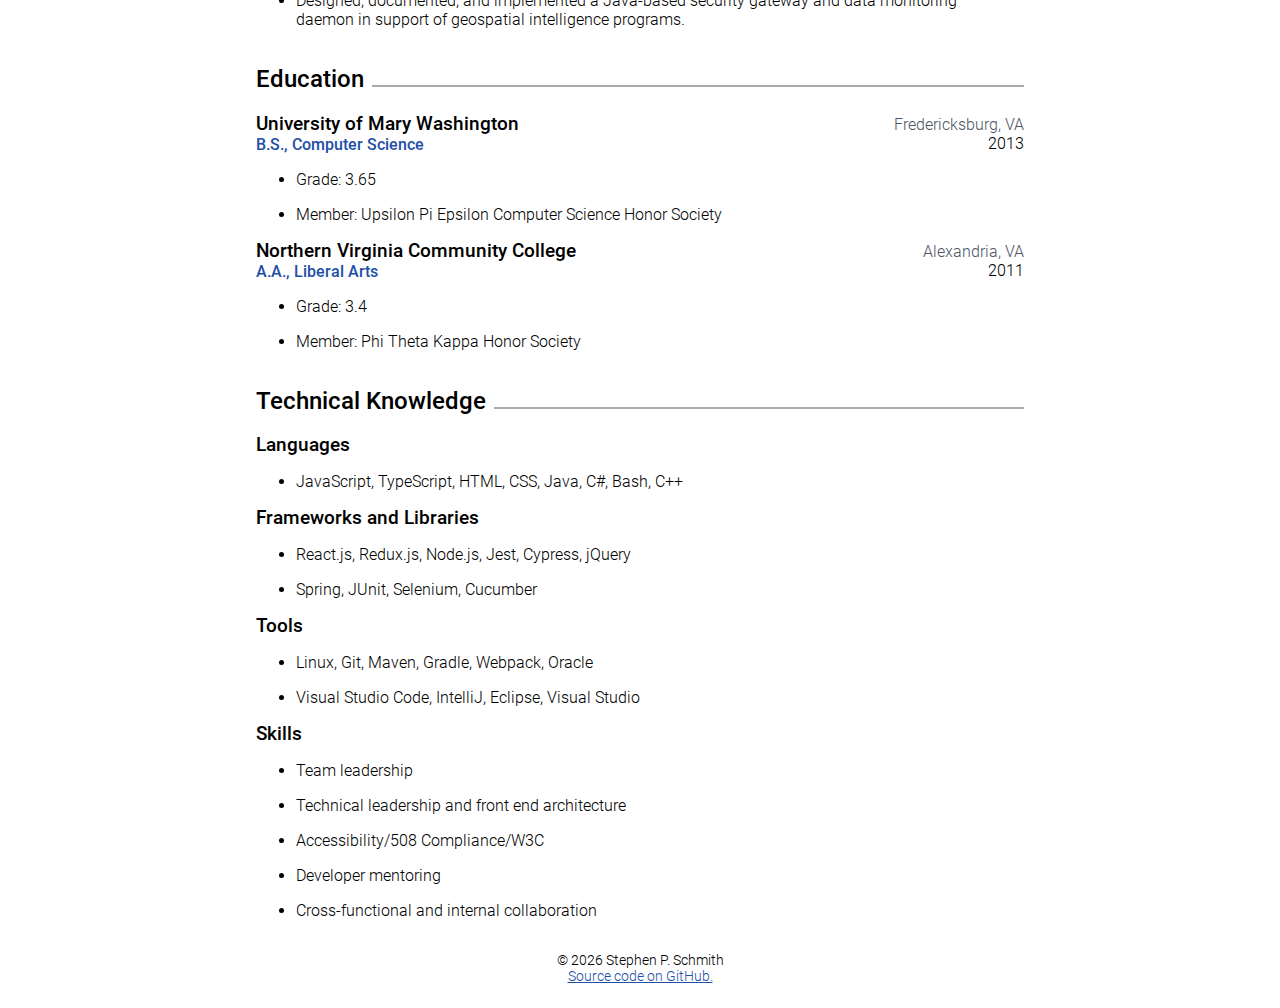
==== commit cb4b4633: "chore: Automate copyright year, fix preloading issue" ====
--- a/index.html
+++ b/index.html
@@ -7,10 +7,10 @@
   <meta name="viewport" content="width=device-width, initial-scale=1">
   <meta name="theme-color" content="#1F50A8">
   <title>Stephen Schmith - Résumé</title>
+  <link rel="preload" href="css/styles.min.css" as="style" type="text/css">
+  <link rel="stylesheet" href="css/styles.min.css">
   <link rel="preload" href="fonts/Roboto-Light.ttf" as="font" type="font/ttf" crossorigin="anonymous">
   <link rel="preload" href="fonts/Roboto-Medium.ttf" as="font" type="font/ttf" crossorigin="anonymous">
-  <link rel="preload" href="css/styles.min.css" as="style" type="text/css">
-  <link rel="stylesheet" href="css/styles.min.css">
   <link rel="shortcut icon" href="images/favicon.ico">
   <link rel="apple-touch-icon" sizes="180x180" href="images/apple-touch-icon.png">
   <link rel="icon" type="image/png" sizes="32x32" href="images/favicon-32x32.png">
@@ -334,10 +334,13 @@
       </section>
     </main>
     <footer class="footer flex-centered column-dir" role="contentinfo">
-      <span>©2023 Stephen P. Schmith</span>
+      <span>&copy;
+        <span id="copyrightYear">
+          <script>document.getElementById("copyrightYear").appendChild(document.createTextNode(new Date().getFullYear()));</script>
+        </span> Stephen P. Schmith</span>
       <a href="https://github.com/sschmith/sschmith.github.io" class="anchor">Source code on GitHub.</a>
     </footer>
   </div>
 </body>
 
-</html>
+</html>